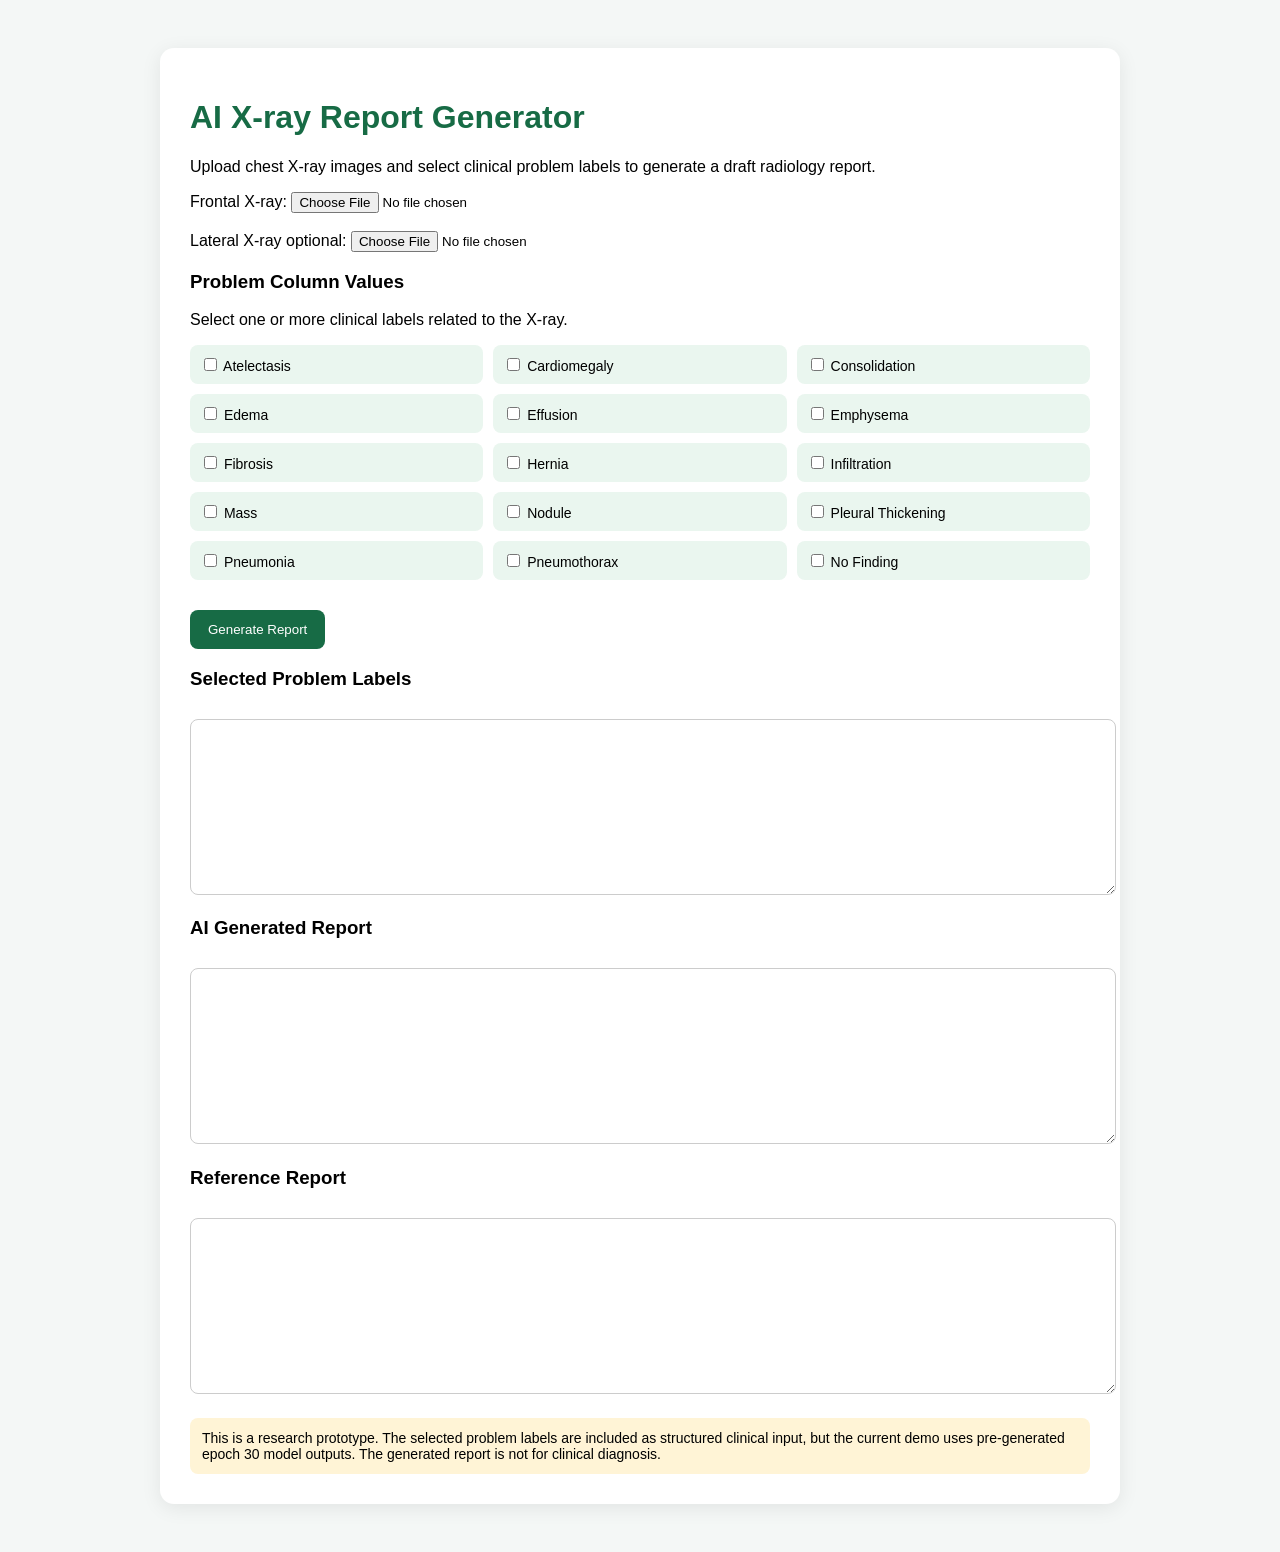
==== frontend/index.html @ 8e306839 "Clean xray app deploy" ====
<!DOCTYPE html>
<html>
<head>
  <title>AI X-ray Report Generator</title>
  <style>
    body {
      font-family: Arial, sans-serif;
      background: #f4f7f6;
      padding: 40px;
    }

    .container {
      max-width: 900px;
      margin: auto;
      background: white;
      padding: 30px;
      border-radius: 14px;
      box-shadow: 0 4px 20px rgba(0,0,0,0.08);
    }

    h1 {
      color: #176b45;
    }

    button {
      background: #176b45;
      color: white;
      padding: 12px 18px;
      border: none;
      border-radius: 8px;
      cursor: pointer;
      margin-top: 15px;
    }

    textarea {
      width: 100%;
      height: 150px;
      margin-top: 10px;
      padding: 12px;
      border-radius: 8px;
      border: 1px solid #ccc;
      white-space: pre-line;
    }

    .problem-grid {
      display: grid;
      grid-template-columns: repeat(3, 1fr);
      gap: 10px;
      margin-top: 10px;
      margin-bottom: 15px;
    }

    .problem-item {
      background: #eaf6ef;
      padding: 10px;
      border-radius: 8px;
      font-size: 14px;
    }

    .note {
      background: #fff4d6;
      padding: 12px;
      border-radius: 8px;
      margin-top: 20px;
      font-size: 14px;
    }

    .meta {
      margin-top: 15px;
      font-weight: bold;
      color: #444;
    }
  </style>
</head>

<body>
  <div class="container">
    <h1>AI X-ray Report Generator</h1>

    <p>Upload chest X-ray images and select clinical problem labels to generate a draft radiology report.</p>

    <label>Frontal X-ray:</label>
    <input type="file" id="frontal" accept="image/*">

    <br><br>

    <label>Lateral X-ray optional:</label>
    <input type="file" id="lateral" accept="image/*">

    <h3>Problem Column Values</h3>
    <p>Select one or more clinical labels related to the X-ray.</p>

    <div class="problem-grid">
      <label class="problem-item"><input type="checkbox" value="Atelectasis"> Atelectasis</label>
      <label class="problem-item"><input type="checkbox" value="Cardiomegaly"> Cardiomegaly</label>
      <label class="problem-item"><input type="checkbox" value="Consolidation"> Consolidation</label>
      <label class="problem-item"><input type="checkbox" value="Edema"> Edema</label>
      <label class="problem-item"><input type="checkbox" value="Effusion"> Effusion</label>
      <label class="problem-item"><input type="checkbox" value="Emphysema"> Emphysema</label>
      <label class="problem-item"><input type="checkbox" value="Fibrosis"> Fibrosis</label>
      <label class="problem-item"><input type="checkbox" value="Hernia"> Hernia</label>
      <label class="problem-item"><input type="checkbox" value="Infiltration"> Infiltration</label>
      <label class="problem-item"><input type="checkbox" value="Mass"> Mass</label>
      <label class="problem-item"><input type="checkbox" value="Nodule"> Nodule</label>
      <label class="problem-item"><input type="checkbox" value="Pleural Thickening"> Pleural Thickening</label>
      <label class="problem-item"><input type="checkbox" value="Pneumonia"> Pneumonia</label>
      <label class="problem-item"><input type="checkbox" value="Pneumothorax"> Pneumothorax</label>
      <label class="problem-item"><input type="checkbox" value="No Finding"> No Finding</label>
    </div>

    <button onclick="generateReport()">Generate Report</button>

    <div class="meta" id="meta"></div>

    <h3>Selected Problem Labels</h3>
    <textarea id="selectedProblems" readonly></textarea>

    <h3>AI Generated Report</h3>
    <textarea id="output" readonly></textarea>

    <h3>Reference Report</h3>
    <textarea id="reference" readonly></textarea>

    <div class="note">
      This is a research prototype. The selected problem labels are included as structured clinical input, but the current demo uses pre-generated epoch 30 model outputs. The generated report is not for clinical diagnosis.
    </div>
  </div>

  <script>
    async function generateReport() {
      const frontal = document.getElementById("frontal").files[0];
      const lateral = document.getElementById("lateral").files[0];

      if (!frontal) {
        alert("Please upload a frontal X-ray image.");
        return;
      }

      const selectedProblems = Array.from(
        document.querySelectorAll(".problem-grid input[type='checkbox']:checked")
      ).map(item => item.value);

      const formData = new FormData();
      formData.append("frontal", frontal);
      formData.append("problems", JSON.stringify(selectedProblems));

      if (lateral) {
        formData.append("lateral", lateral);
      }

      document.getElementById("output").value = "Generating report...";
      document.getElementById("reference").value = "";
      document.getElementById("selectedProblems").value = selectedProblems.join(", ");
      document.getElementById("meta").innerText = "";

      const response = await fetch("http://127.0.0.1:8000/generate-report", {
        method: "POST",
        body: formData
      });

      const data = await response.json();

      if (data.error) {
        document.getElementById("output").value = data.error;
        return;
      }

      document.getElementById("meta").innerText =
        "Uploaded file: " + data.filename + " | Matched ID: " + data.matched_id;

      document.getElementById("selectedProblems").value = data.selected_problems.join(", ");
      document.getElementById("output").value = data.generated_report;
      document.getElementById("reference").value = data.reference_report;
    }
  </script>
</body>
</html>
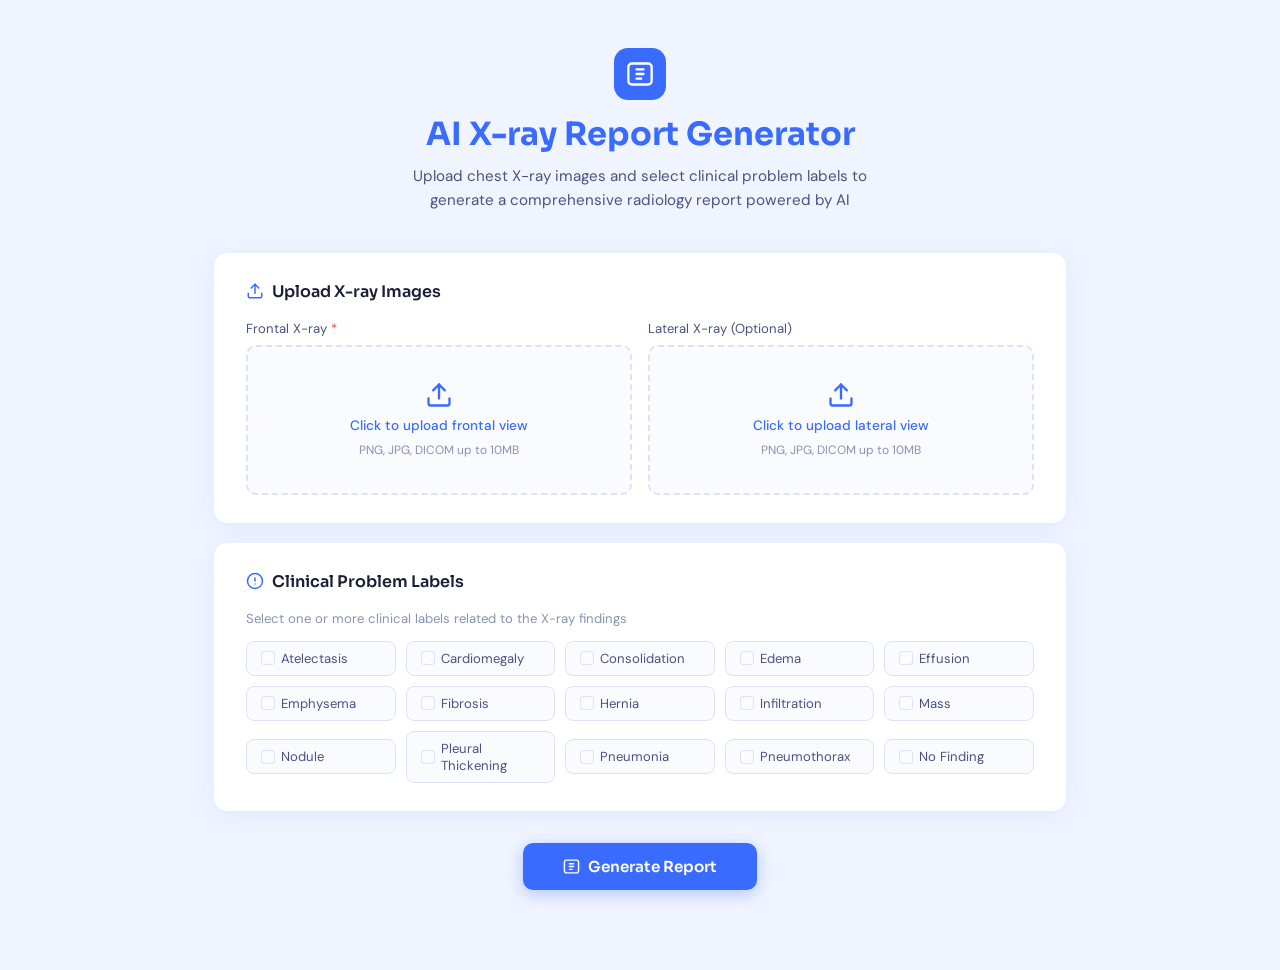
==== commit 3f82a835: "updated index.html" ====
--- a/frontend/index.html
+++ b/frontend/index.html
@@ -1,177 +1,604 @@
 <!DOCTYPE html>
-<html>
+<html lang="en">
 <head>
+  <meta charset="UTF-8" />
+  <meta name="viewport" content="width=device-width, initial-scale=1.0" />
   <title>AI X-ray Report Generator</title>
+  <link href="https://fonts.googleapis.com/css2?family=DM+Sans:wght@300;400;500;600&family=Sora:wght@400;600;700&display=swap" rel="stylesheet" />
   <style>
+    :root {
+      --blue-primary: #3a6bff;
+      --blue-light: #e8eeff;
+      --blue-mid: #c4d1ff;
+      --bg: #f0f4ff;
+      --card-bg: #ffffff;
+      --text-dark: #1a1f36;
+      --text-mid: #4a5280;
+      --text-light: #8892b0;
+      --border: #dde3f5;
+      --success: #22c55e;
+      --warning-bg: #fffbeb;
+      --warning-border: #fde68a;
+      --warning-text: #92400e;
+      --radius: 14px;
+      --shadow: 0 4px 24px rgba(58, 107, 255, 0.08);
+    }
+
+    *, *::before, *::after { box-sizing: border-box; margin: 0; padding: 0; }
+
     body {
-      font-family: Arial, sans-serif;
-      background: #f4f7f6;
-      padding: 40px;
-    }
-
-    .container {
-      max-width: 900px;
-      margin: auto;
-      background: white;
-      padding: 30px;
-      border-radius: 14px;
-      box-shadow: 0 4px 20px rgba(0,0,0,0.08);
-    }
-
+      font-family: 'DM Sans', sans-serif;
+      background: var(--bg);
+      color: var(--text-dark);
+      min-height: 100vh;
+    }
+
+    /* ── Layout ── */
+    .page { max-width: 900px; margin: 0 auto; padding: 48px 24px 80px; }
+
+    /* ── Header ── */
+    header { text-align: center; margin-bottom: 40px; animation: fadeDown .5s ease both; }
+    .header-icon {
+      width: 52px; height: 52px; border-radius: 14px;
+      background: var(--blue-primary);
+      display: inline-flex; align-items: center; justify-content: center;
+      margin-bottom: 14px;
+    }
+    .header-icon svg { width: 28px; height: 28px; color: #fff; }
     h1 {
-      color: #176b45;
-    }
-
-    button {
-      background: #176b45;
-      color: white;
-      padding: 12px 18px;
-      border: none;
-      border-radius: 8px;
-      cursor: pointer;
-      margin-top: 15px;
-    }
-
-    textarea {
-      width: 100%;
-      height: 150px;
-      margin-top: 10px;
-      padding: 12px;
-      border-radius: 8px;
-      border: 1px solid #ccc;
-      white-space: pre-line;
-    }
-
-    .problem-grid {
-      display: grid;
-      grid-template-columns: repeat(3, 1fr);
-      gap: 10px;
-      margin-top: 10px;
-      margin-bottom: 15px;
-    }
-
-    .problem-item {
-      background: #eaf6ef;
-      padding: 10px;
-      border-radius: 8px;
-      font-size: 14px;
-    }
-
-    .note {
-      background: #fff4d6;
-      padding: 12px;
-      border-radius: 8px;
-      margin-top: 20px;
-      font-size: 14px;
-    }
-
-    .meta {
-      margin-top: 15px;
-      font-weight: bold;
-      color: #444;
-    }
+      font-family: 'Sora', sans-serif;
+      font-size: 2rem; font-weight: 700;
+      color: var(--blue-primary); margin-bottom: 10px;
+    }
+    header p { color: var(--text-mid); font-size: .95rem; max-width: 460px; margin: 0 auto; line-height: 1.6; }
+
+    /* ── Card ── */
+    .card {
+      background: var(--card-bg); border-radius: var(--radius);
+      box-shadow: var(--shadow); padding: 28px 32px; margin-bottom: 20px;
+      animation: fadeUp .5s ease both;
+    }
+    .card:nth-child(2) { animation-delay: .08s; }
+    .card:nth-child(3) { animation-delay: .16s; }
+
+    .card-title {
+      font-family: 'Sora', sans-serif;
+      font-size: 1rem; font-weight: 600;
+      color: var(--text-dark); margin-bottom: 18px;
+      display: flex; align-items: center; gap: 8px;
+    }
+    .card-title svg { color: var(--blue-primary); }
+
+    /* ── Upload area ── */
+    .upload-grid { display: grid; grid-template-columns: 1fr 1fr; gap: 16px; }
+    @media (max-width: 580px) { .upload-grid { grid-template-columns: 1fr; } }
+
+    .upload-label { font-size: .82rem; color: var(--text-mid); margin-bottom: 8px; display: block; }
+    .upload-label span { color: #ef4444; }
+
+    .upload-zone {
+      border: 2px dashed var(--border); border-radius: 10px;
+      background: #fafbff; cursor: pointer;
+      transition: border-color .2s, background .2s;
+      position: relative; overflow: hidden;
+      min-height: 150px; display: flex; flex-direction: column;
+      align-items: center; justify-content: center; gap: 8px;
+    }
+    .upload-zone.active-zone { border-color: var(--blue-primary); background: var(--blue-light); }
+    .upload-zone:hover { border-color: var(--blue-primary); background: var(--blue-light); }
+    .upload-zone input[type="file"] {
+      position: absolute; inset: 0; opacity: 0; cursor: pointer; width: 100%; height: 100%;
+    }
+    .upload-zone svg { color: var(--blue-primary); width: 28px; height: 28px; }
+    .upload-zone .upload-cta { font-size: .85rem; color: var(--blue-primary); font-weight: 500; }
+    .upload-zone .upload-hint { font-size: .75rem; color: var(--text-light); }
+    .upload-zone .preview-img {
+      width: 100%; height: 100%; object-fit: contain;
+      position: absolute; inset: 0; border-radius: 8px;
+    }
+    .upload-zone .preview-overlay {
+      position: absolute; inset: 0; background: rgba(0,0,0,.45);
+      display: flex; align-items: center; justify-content: center;
+      opacity: 0; transition: opacity .2s; border-radius: 8px; color: #fff; font-size: .8rem;
+    }
+    .upload-zone:hover .preview-overlay { opacity: 1; }
+
+    /* ── Labels ── */
+    .label-hint { font-size: .82rem; color: var(--text-light); margin-bottom: 14px; }
+    .labels-grid { display: grid; grid-template-columns: repeat(auto-fill, minmax(140px, 1fr)); gap: 10px; }
+
+    .label-item { display: flex; align-items: center; gap: 8px; }
+    .label-item input[type="checkbox"] { display: none; }
+    .label-chip {
+      width: 100%; padding: 8px 14px; border-radius: 8px;
+      border: 1.5px solid var(--border); background: #fafbff;
+      font-size: .82rem; color: var(--text-mid);
+      cursor: pointer; user-select: none;
+      transition: all .15s; display: flex; align-items: center; gap: 6px;
+    }
+    .label-chip .check-box {
+      width: 14px; height: 14px; border-radius: 3px;
+      border: 1.5px solid var(--border); flex-shrink: 0;
+      display: flex; align-items: center; justify-content: center;
+      transition: all .15s;
+    }
+    .label-item input:checked ~ .label-chip {
+      border-color: var(--blue-primary); background: var(--blue-light); color: var(--blue-primary); font-weight: 500;
+    }
+    .label-item input:checked ~ .label-chip .check-box {
+      background: var(--blue-primary); border-color: var(--blue-primary);
+    }
+
+    /* ── Generate button ── */
+    .btn-wrap { display: flex; justify-content: center; margin-top: 32px; animation: fadeUp .5s .24s ease both; }
+    .btn-generate {
+      background: var(--blue-primary); color: #fff;
+      border: none; border-radius: 10px;
+      padding: 14px 40px; font-size: .95rem; font-weight: 600;
+      font-family: 'Sora', sans-serif; cursor: pointer;
+      display: flex; align-items: center; gap: 8px;
+      transition: transform .15s, box-shadow .15s, background .15s;
+      box-shadow: 0 4px 16px rgba(58, 107, 255, 0.35);
+    }
+    .btn-generate:hover { background: #2d58f0; transform: translateY(-1px); box-shadow: 0 6px 24px rgba(58,107,255,.45); }
+    .btn-generate:active { transform: translateY(0); }
+    .btn-generate:disabled { opacity: .6; cursor: not-allowed; transform: none; }
+
+    /* ── RESULT PAGE ── */
+    #result-page { display: none; }
+
+    .report-header-row {
+      display: flex; align-items: center; justify-content: space-between; margin-bottom: 20px;
+    }
+    .btn-new {
+      border: 1.5px solid var(--border); background: #fff;
+      color: var(--text-mid); border-radius: 8px;
+      padding: 8px 18px; font-size: .82rem; font-weight: 500; cursor: pointer;
+      transition: border-color .15s, color .15s;
+    }
+    .btn-new:hover { border-color: var(--blue-primary); color: var(--blue-primary); }
+
+    .xray-grid { display: grid; grid-template-columns: 1fr 1fr; gap: 16px; margin-bottom: 20px; }
+    @media (max-width: 580px) { .xray-grid { grid-template-columns: 1fr; } }
+
+    .xray-panel label { font-size: .82rem; color: var(--text-mid); display: block; margin-bottom: 8px; }
+    .xray-panel .xray-img-wrap {
+      background: #000; border-radius: 10px; overflow: hidden;
+      min-height: 200px; display: flex; align-items: center; justify-content: center;
+    }
+    .xray-panel img { width: 100%; display: block; border-radius: 10px; }
+    .xray-placeholder { color: #555; font-size: .82rem; padding: 40px; text-align: center; }
+
+    /* Diagnostic box */
+    .diagnostic-box {
+      border: 1.5px solid #c6f0d4; background: #f0fdf4;
+      border-radius: 10px; padding: 22px 24px;
+    }
+    .diagnostic-title {
+      font-family: 'Sora', sans-serif; font-size: 1rem; font-weight: 600;
+      color: var(--text-dark); margin-bottom: 14px;
+      display: flex; align-items: center; gap: 8px;
+    }
+    .diagnostic-title svg { color: var(--success); }
+    .diagnostic-body { font-size: .875rem; color: var(--text-mid); line-height: 1.7; }
+    .diagnostic-body .section-label {
+      font-weight: 600; color: var(--text-dark); margin-top: 14px; margin-bottom: 4px;
+      text-transform: uppercase; font-size: .72rem; letter-spacing: .06em;
+      display: block;
+    }
+    .diagnostic-body ul { padding-left: 18px; }
+    .diagnostic-body ul li { margin-bottom: 4px; }
+    .diagnostic-body .report-date { margin-top: 16px; font-size: .8rem; color: var(--text-light); }
+
+    /* Loading */
+    .loading-box {
+      text-align: center; padding: 48px 24px;
+      display: none; flex-direction: column; align-items: center; gap: 16px;
+    }
+    .spinner {
+      width: 40px; height: 40px; border: 3px solid var(--blue-mid);
+      border-top-color: var(--blue-primary); border-radius: 50%;
+      animation: spin .8s linear infinite;
+    }
+    .loading-text { color: var(--text-mid); font-size: .9rem; }
+
+    /* Warning */
+    .warning-box {
+      background: var(--warning-bg); border: 1px solid var(--warning-border);
+      border-radius: 10px; padding: 14px 18px; margin-top: 20px;
+      font-size: .8rem; color: var(--warning-text); line-height: 1.6;
+    }
+    .warning-box strong { font-weight: 600; }
+
+    /* Animations */
+    @keyframes fadeDown { from { opacity: 0; transform: translateY(-16px); } to { opacity: 1; transform: translateY(0); } }
+    @keyframes fadeUp   { from { opacity: 0; transform: translateY(16px);  } to { opacity: 1; transform: translateY(0); } }
+    @keyframes spin     { to { transform: rotate(360deg); } }
   </style>
 </head>
-
 <body>
-  <div class="container">
+<div class="page">
+
+  <!-- HEADER (shared) -->
+  <header>
+    <div class="header-icon">
+      <svg viewBox="0 0 24 24" fill="none" stroke="currentColor" stroke-width="2" stroke-linecap="round" stroke-linejoin="round">
+        <rect x="2" y="3" width="20" height="18" rx="3"/><path d="M9 8h6M9 12h6M9 16h4"/>
+      </svg>
+    </div>
     <h1>AI X-ray Report Generator</h1>
-
-    <p>Upload chest X-ray images and select clinical problem labels to generate a draft radiology report.</p>
-
-    <label>Frontal X-ray:</label>
-    <input type="file" id="frontal" accept="image/*">
-
-    <br><br>
-
-    <label>Lateral X-ray optional:</label>
-    <input type="file" id="lateral" accept="image/*">
-
-    <h3>Problem Column Values</h3>
-    <p>Select one or more clinical labels related to the X-ray.</p>
-
-    <div class="problem-grid">
-      <label class="problem-item"><input type="checkbox" value="Atelectasis"> Atelectasis</label>
-      <label class="problem-item"><input type="checkbox" value="Cardiomegaly"> Cardiomegaly</label>
-      <label class="problem-item"><input type="checkbox" value="Consolidation"> Consolidation</label>
-      <label class="problem-item"><input type="checkbox" value="Edema"> Edema</label>
-      <label class="problem-item"><input type="checkbox" value="Effusion"> Effusion</label>
-      <label class="problem-item"><input type="checkbox" value="Emphysema"> Emphysema</label>
-      <label class="problem-item"><input type="checkbox" value="Fibrosis"> Fibrosis</label>
-      <label class="problem-item"><input type="checkbox" value="Hernia"> Hernia</label>
-      <label class="problem-item"><input type="checkbox" value="Infiltration"> Infiltration</label>
-      <label class="problem-item"><input type="checkbox" value="Mass"> Mass</label>
-      <label class="problem-item"><input type="checkbox" value="Nodule"> Nodule</label>
-      <label class="problem-item"><input type="checkbox" value="Pleural Thickening"> Pleural Thickening</label>
-      <label class="problem-item"><input type="checkbox" value="Pneumonia"> Pneumonia</label>
-      <label class="problem-item"><input type="checkbox" value="Pneumothorax"> Pneumothorax</label>
-      <label class="problem-item"><input type="checkbox" value="No Finding"> No Finding</label>
+    <p>Upload chest X-ray images and select clinical problem labels to generate a comprehensive radiology report powered by AI</p>
+  </header>
+
+  <!-- ══ MAIN PAGE ══ -->
+  <div id="main-page">
+
+    <!-- Upload card -->
+    <div class="card">
+      <div class="card-title">
+        <svg width="18" height="18" viewBox="0 0 24 24" fill="none" stroke="currentColor" stroke-width="2" stroke-linecap="round" stroke-linejoin="round">
+          <path d="M21 15v4a2 2 0 0 1-2 2H5a2 2 0 0 1-2-2v-4"/><polyline points="17 8 12 3 7 8"/><line x1="12" y1="3" x2="12" y2="15"/>
+        </svg>
+        Upload X-ray Images
+      </div>
+      <div class="upload-grid">
+
+        <!-- Frontal -->
+        <div>
+          <label class="upload-label">Frontal X-ray <span>*</span></label>
+          <div class="upload-zone" id="frontal-zone">
+            <input type="file" id="frontal-input" accept="image/png,image/jpeg,.dcm" />
+            <svg viewBox="0 0 24 24" fill="none" stroke="currentColor" stroke-width="2" stroke-linecap="round" stroke-linejoin="round">
+              <path d="M21 15v4a2 2 0 0 1-2 2H5a2 2 0 0 1-2-2v-4"/><polyline points="17 8 12 3 7 8"/><line x1="12" y1="3" x2="12" y2="15"/>
+            </svg>
+            <span class="upload-cta">Click to upload frontal view</span>
+            <span class="upload-hint">PNG, JPG, DICOM up to 10MB</span>
+          </div>
+        </div>
+
+        <!-- Lateral -->
+        <div>
+          <label class="upload-label">Lateral X-ray (Optional)</label>
+          <div class="upload-zone" id="lateral-zone">
+            <input type="file" id="lateral-input" accept="image/png,image/jpeg,.dcm" />
+            <svg viewBox="0 0 24 24" fill="none" stroke="currentColor" stroke-width="2" stroke-linecap="round" stroke-linejoin="round">
+              <path d="M21 15v4a2 2 0 0 1-2 2H5a2 2 0 0 1-2-2v-4"/><polyline points="17 8 12 3 7 8"/><line x1="12" y1="3" x2="12" y2="15"/>
+            </svg>
+            <span class="upload-cta">Click to upload lateral view</span>
+            <span class="upload-hint">PNG, JPG, DICOM up to 10MB</span>
+          </div>
+        </div>
+
+      </div>
     </div>
 
-    <button onclick="generateReport()">Generate Report</button>
-
-    <div class="meta" id="meta"></div>
-
-    <h3>Selected Problem Labels</h3>
-    <textarea id="selectedProblems" readonly></textarea>
-
-    <h3>AI Generated Report</h3>
-    <textarea id="output" readonly></textarea>
-
-    <h3>Reference Report</h3>
-    <textarea id="reference" readonly></textarea>
-
-    <div class="note">
-      This is a research prototype. The selected problem labels are included as structured clinical input, but the current demo uses pre-generated epoch 30 model outputs. The generated report is not for clinical diagnosis.
+    <!-- Labels card -->
+    <div class="card">
+      <div class="card-title">
+        <svg width="18" height="18" viewBox="0 0 24 24" fill="none" stroke="currentColor" stroke-width="2" stroke-linecap="round" stroke-linejoin="round">
+          <circle cx="12" cy="12" r="10"/><line x1="12" y1="8" x2="12" y2="12"/><line x1="12" y1="16" x2="12.01" y2="16"/>
+        </svg>
+        Clinical Problem Labels
+      </div>
+      <p class="label-hint">Select one or more clinical labels related to the X-ray findings</p>
+      <div class="labels-grid" id="labels-grid">
+        <!-- Chips injected by JS -->
+      </div>
     </div>
-  </div>
-
-  <script>
-    async function generateReport() {
-      const frontal = document.getElementById("frontal").files[0];
-      const lateral = document.getElementById("lateral").files[0];
-
-      if (!frontal) {
-        alert("Please upload a frontal X-ray image.");
-        return;
+
+    <!-- Generate button -->
+    <div class="btn-wrap">
+      <button class="btn-generate" id="generate-btn">
+        <svg width="17" height="17" viewBox="0 0 24 24" fill="none" stroke="currentColor" stroke-width="2" stroke-linecap="round" stroke-linejoin="round">
+          <rect x="2" y="3" width="20" height="18" rx="3"/><path d="M9 8h6M9 12h6M9 16h4"/>
+        </svg>
+        Generate Report
+      </button>
+    </div>
+
+  </div><!-- /main-page -->
+
+  <!-- ══ RESULT PAGE ══ -->
+  <div id="result-page">
+    <div class="card">
+
+      <div class="report-header-row">
+        <div class="card-title" style="margin-bottom:0">
+          <svg width="18" height="18" viewBox="0 0 24 24" fill="none" stroke="currentColor" stroke-width="2" stroke-linecap="round" stroke-linejoin="round" style="color:#22c55e">
+            <rect x="2" y="3" width="20" height="18" rx="3"/><path d="M9 8h6M9 12h6M9 16h4"/>
+          </svg>
+          Radiology Report
+        </div>
+        <button class="btn-new" id="new-analysis-btn">New Analysis</button>
+      </div>
+
+      <!-- X-ray previews -->
+      <div class="xray-grid" style="margin-top:18px">
+        <div class="xray-panel">
+          <label>Frontal View</label>
+          <div class="xray-img-wrap" id="result-frontal-wrap">
+            <span class="xray-placeholder">No image uploaded</span>
+          </div>
+        </div>
+        <div class="xray-panel">
+          <label>Lateral View</label>
+          <div class="xray-img-wrap" id="result-lateral-wrap">
+            <span class="xray-placeholder">Not provided</span>
+          </div>
+        </div>
+      </div>
+
+      <!-- Loading indicator -->
+      <div class="loading-box" id="loading-box" style="display:flex">
+        <div class="spinner"></div>
+        <p class="loading-text">Analyzing X-ray images and generating report…</p>
+      </div>
+
+      <!-- Diagnostic output -->
+      <div class="diagnostic-box" id="diagnostic-box" style="display:none">
+        <div class="diagnostic-title">
+          <svg width="18" height="18" viewBox="0 0 24 24" fill="none" stroke="currentColor" stroke-width="2" stroke-linecap="round" stroke-linejoin="round">
+            <path d="M22 11.08V12a10 10 0 1 1-5.93-9.14"/><polyline points="22 4 12 14.01 9 11.01"/>
+          </svg>
+          Diagnostic Analysis
+        </div>
+        <div class="diagnostic-body" id="diagnostic-body">
+          <!-- Populated by model output -->
+        </div>
+      </div>
+
+      <!-- Disclaimer -->
+      <div class="warning-box">
+        <strong>Note:</strong> This is an AI-generated report for educational and reference purposes.
+        Always consult with a qualified radiologist or healthcare professional for accurate diagnosis and treatment decisions.
+      </div>
+
+    </div>
+  </div><!-- /result-page -->
+
+</div><!-- /page -->
+
+<script>
+  /* ────────── State ────────── */
+  const state = {
+    frontalFile: null,
+    lateralFile: null,
+    frontalDataUrl: null,
+    lateralDataUrl: null,
+  };
+
+  /* ────────── Label list ────────── */
+  const LABELS = [
+    'Atelectasis','Cardiomegaly','Consolidation','Edema','Effusion',
+    'Emphysema','Fibrosis','Hernia','Infiltration','Mass',
+    'Nodule','Pleural Thickening','Pneumonia','Pneumothorax','No Finding'
+  ];
+
+  const labelsGrid = document.getElementById('labels-grid');
+  LABELS.forEach(label => {
+    const id = 'lbl-' + label.replace(/\s+/g,'-').toLowerCase();
+    labelsGrid.insertAdjacentHTML('beforeend', `
+      <label class="label-item">
+        <input type="checkbox" id="${id}" value="${label}" />
+        <span class="label-chip">
+          <span class="check-box">
+            <svg width="9" height="9" viewBox="0 0 12 12" fill="none" stroke="#fff" stroke-width="2.5" stroke-linecap="round" stroke-linejoin="round">
+              <polyline points="2 6 5 9 10 3"/>
+            </svg>
+          </span>
+          ${label}
+        </span>
+      </label>`);
+  });
+
+  /* ────────── Upload preview ────────── */
+  function setupUpload(inputId, zoneId, stateKey, dataUrlKey) {
+    const input = document.getElementById(inputId);
+    const zone  = document.getElementById(zoneId);
+
+    input.addEventListener('change', () => {
+      const file = input.files[0];
+      if (!file) return;
+      state[stateKey] = file;
+      const reader = new FileReader();
+      reader.onload = e => {
+        state[dataUrlKey] = e.target.result;
+        // Clear old preview
+        zone.querySelectorAll('.preview-img, .preview-overlay').forEach(el => el.remove());
+        const img = document.createElement('img');
+        img.src = e.target.result;
+        img.className = 'preview-img';
+        zone.appendChild(img);
+        const overlay = document.createElement('div');
+        overlay.className = 'preview-overlay';
+        overlay.textContent = 'Click to replace';
+        zone.appendChild(overlay);
+        zone.querySelector('svg').style.display = 'none';
+        zone.querySelector('.upload-cta').style.display = 'none';
+        zone.querySelector('.upload-hint').style.display = 'none';
+      };
+      reader.readAsDataURL(file);
+    });
+  }
+
+  setupUpload('frontal-input', 'frontal-zone', 'frontalFile', 'frontalDataUrl');
+  setupUpload('lateral-input', 'lateral-zone', 'lateralFile', 'lateralDataUrl');
+
+  /* ────────── Helpers ────────── */
+  function getSelectedLabels() {
+    return [...document.querySelectorAll('#labels-grid input:checked')].map(el => el.value);
+  }
+
+  function showPage(page) {
+    document.getElementById('main-page').style.display   = page === 'main'   ? '' : 'none';
+    document.getElementById('result-page').style.display = page === 'result' ? '' : 'none';
+  }
+
+  /* ────────── Populate result images ────────── */
+  function populateResultImages() {
+    const fw = document.getElementById('result-frontal-wrap');
+    fw.innerHTML = state.frontalDataUrl
+      ? `<img src="${state.frontalDataUrl}" alt="Frontal X-ray" />`
+      : `<span class="xray-placeholder">No image uploaded</span>`;
+
+    const lw = document.getElementById('result-lateral-wrap');
+    lw.innerHTML = state.lateralDataUrl
+      ? `<img src="${state.lateralDataUrl}" alt="Lateral X-ray" />`
+      : `<span class="xray-placeholder">Not provided</span>`;
+  }
+
+  /* ────────── Render report ────────── */
+  function renderReport(modelOutput) {
+    /*
+     * modelOutput can be either:
+     *   1. A plain string  → rendered as-is inside a <p>
+     *   2. A structured object (see schema below) → rendered with sections
+     *
+     * Expected object schema (all fields optional):
+     * {
+     *   summary: "Based on the analysis …",
+     *   findings: [{ label: "Pneumonia", detail: "Findings consistent with …" }],
+     *   impression: "The radiological examination reveals …",
+     *   recommendations: ["Follow-up imaging …", "…"],
+     *   labels: ["Pneumonia"]            // detected labels (override)
+     * }
+     *
+     * If your model returns JSON, parse it before calling renderReport().
+     * If it returns free text, just pass the string.
+     */
+    const body = document.getElementById('diagnostic-body');
+    body.innerHTML = '';
+
+    if (typeof modelOutput === 'string') {
+      body.innerHTML = `<p>${modelOutput.replace(/\n/g, '<br/>')}</p>
+        <span class="report-date">Report generated on: ${new Date().toLocaleDateString('en-US',{year:'numeric',month:'long',day:'numeric'})}</span>`;
+      return;
+    }
+
+    const o = modelOutput;
+    let html = '';
+
+    if (o.summary)
+      html += `<p>${o.summary}</p>`;
+
+    if (o.findings?.length) {
+      html += `<span class="section-label">Clinical Findings:</span><ul>`;
+      o.findings.forEach(f => { html += `<li><strong>${f.label}:</strong> ${f.detail}</li>`; });
+      html += `</ul>`;
+    }
+
+    if (o.impression)
+      html += `<span class="section-label">Impression:</span><p>${o.impression}</p>`;
+
+    if (o.recommendations?.length) {
+      html += `<span class="section-label">Recommendations:</span><ul>`;
+      o.recommendations.forEach(r => { html += `<li>${r}</li>`; });
+      html += `</ul>`;
+    }
+
+    html += `<p class="report-date">Report generated on: ${new Date().toLocaleDateString('en-US',{year:'numeric',month:'long',day:'numeric'})}</p>`;
+    body.innerHTML = html;
+  }
+
+  /* ────────── Call your model ────────── */
+  /*
+   * INTEGRATION POINT
+   * Replace the body of callModel() with your actual model API call.
+   *
+   * It receives:
+   *   frontalDataUrl  – base64 data URL of the frontal X-ray (or null)
+   *   lateralDataUrl  – base64 data URL of the lateral X-ray  (or null)
+   *   labels          – array of selected label strings
+   *
+   * It must return either:
+   *   • A plain string (free-text report)
+   *   • A structured object matching the schema described in renderReport()
+   *
+   * The stub below returns a mock structured response for UI testing.
+   */
+  async function callModel(frontalDataUrl, lateralDataUrl, labels) {
+  const formData = new FormData();
+
+  if (state.frontalFile) {
+    formData.append("frontal", state.frontalFile);
+  }
+
+  if (state.lateralFile) {
+    formData.append("lateral", state.lateralFile);
+  }
+
+  formData.append("problems", JSON.stringify(labels));
+
+  const res = await fetch("https://xray-report-backend.onrender.com/generate-report", {
+    method: "POST",
+    body: formData
+  });
+
+  if (!res.ok) {
+    throw new Error("Backend error: " + res.status);
+  }
+
+  const data = await res.json();
+
+  if (data.error) {
+    throw new Error(data.error);
+  }
+
+  return {
+    summary: "AI generated draft radiology report based on the uploaded X-ray image.",
+    findings: [
+      {
+        label: "Generated Report",
+        detail: data.generated_report
+      },
+      {
+        label: "Selected Problem Labels",
+        detail: data.selected_problems && data.selected_problems.length
+          ? data.selected_problems.join(", ")
+          : "No labels selected"
       }
-
-      const selectedProblems = Array.from(
-        document.querySelectorAll(".problem-grid input[type='checkbox']:checked")
-      ).map(item => item.value);
-
-      const formData = new FormData();
-      formData.append("frontal", frontal);
-      formData.append("problems", JSON.stringify(selectedProblems));
-
-      if (lateral) {
-        formData.append("lateral", lateral);
-      }
-
-      document.getElementById("output").value = "Generating report...";
-      document.getElementById("reference").value = "";
-      document.getElementById("selectedProblems").value = selectedProblems.join(", ");
-      document.getElementById("meta").innerText = "";
-
-      const response = await fetch("http://127.0.0.1:8000/generate-report", {
-        method: "POST",
-        body: formData
-      });
-
-      const data = await response.json();
-
-      if (data.error) {
-        document.getElementById("output").value = data.error;
-        return;
-      }
-
-      document.getElementById("meta").innerText =
-        "Uploaded file: " + data.filename + " | Matched ID: " + data.matched_id;
-
-      document.getElementById("selectedProblems").value = data.selected_problems.join(", ");
-      document.getElementById("output").value = data.generated_report;
-      document.getElementById("reference").value = data.reference_report;
-    }
-  </script>
+    ],
+    impression: data.reference_report
+      ? "Reference report: " + data.reference_report
+      : "No reference report available.",
+    recommendations: [
+      "This is a research prototype and not a clinical diagnosis.",
+      "A qualified radiologist should review the result."
+    ]
+  };
+}
+
+  /* ────────── Generate button ────────── */
+  document.getElementById('generate-btn').addEventListener('click', async () => {
+    if (!state.frontalFile) {
+      alert('Please upload a frontal X-ray image before generating the report.');
+      return;
+    }
+
+    // Switch to result page, show loading
+    showPage('result');
+    populateResultImages();
+    document.getElementById('loading-box').style.display  = 'flex';
+    document.getElementById('diagnostic-box').style.display = 'none';
+
+    try {
+      const output = await callModel(state.frontalDataUrl, state.lateralDataUrl, getSelectedLabels());
+      renderReport(output);
+    } catch (err) {
+      renderReport(`Error generating report: ${err.message}. Please try again.`);
+    } finally {
+      document.getElementById('loading-box').style.display  = 'none';
+      document.getElementById('diagnostic-box').style.display = '';
+    }
+  });
+
+  /* ────────── New Analysis ────────── */
+  document.getElementById('new-analysis-btn').addEventListener('click', () => {
+    showPage('main');
+  });
+
+  /* ────────── Init ────────── */
+  showPage('main');
+</script>
 </body>
-</html>+</html>
